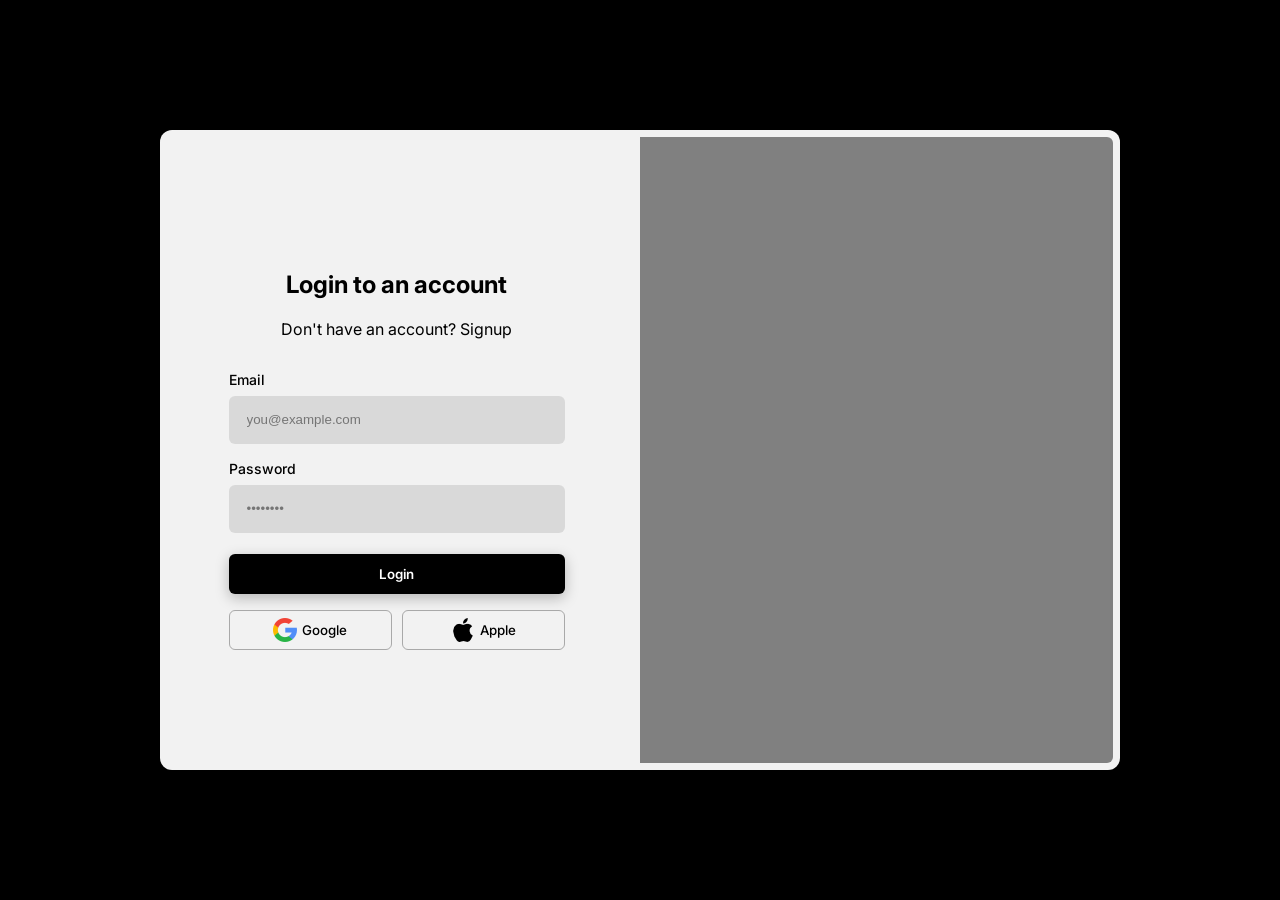
==== login.html @ 7d89c169 "feat(auth): Add login card with reused style from signup" ====
<!DOCTYPE html>

<html lang="en">

<head>

  <title>Inventorie</title>

  <link rel="preconnect" href="https://fonts.googleapis.com">
  <link rel="preconnect" href="https://fonts.gstatic.com" crossorigin>
  <link
    href="https://fonts.googleapis.com/css2?family=Inter:ital,opsz,wght@0,14..32,100..900;1,14..32,100..900&display=swap"
    rel="stylesheet">

  <link rel="stylesheet" href="css/style.css">

</head>

<body>
  <div class="auth-container">

    <div class="auth-card">

      <form class="auth-form" action="login.html" method="POST">

        <div class="form-header">

          <h2 class="create-account-text">Login to an account</h2>
          <p class="login-prompt">
            Don't have an account? <a>Signup</a>
          </p>
        </div>

        <div class="form-group">
          <label for="email">Email</label>
          <input type="email" id="email" name="email" placeholder="you@example.com" required autocomplete="email">
        </div>

        <div class="form-group">
          <label for="password">Password</label>
          <input type="password" id="password" placeholder="••••••••" required minlength="8"
            autocomplete="new-password">
        </div>

        <button type="submit" class="submit-button">Login</button>

        <div class="social-login">
          <button class="google-btn"> <img src="icons/search.png" alt="logo"> Google</button>
          <button class="apple-btn"> <img src="icons/apple-logo.png" alt="logo"> Apple</button>
        </div>

      </form>

      <div class="auth-banner login-banner">

      </div>
    </div>

  </div>

</body>

</html>
---- css/style.css ----
body {
  margin: 0;
  background-color: black;
}

header {
  background-color: transparent;
  padding: 0 1rem;
}

.logo {
  text-decoration: none;
  font-family: "Inter", sans-serif;
  font-weight: 600;
  font-size: 1.5rem;
  color: white;
}

.search-button {
  background: transparent;
  border: none;
  padding: 0;
  cursor: pointer;

  display: flex;
  align-items: center;
  justify-content: center;

  padding: 0.75rem 0.75rem;
}

.navbar {
  display: flex;
  justify-content: space-between;
  align-items: center;

  box-shadow: 0 4px 10px rgba(0, 0, 0, 0.15);
  height: 50px;
  padding: 1.5rem 4rem;
}

.search-button img {
  width: 1rem;
  height: 1rem;
}

.sign-up-button {
  font-family: "Inter", sans-serif;
  font-weight: 600;

  width: 90px;
  height: 35px;

  cursor: pointer;
  outline: none;
  border: none;
  background: none;
  border-radius: 10px;

  display: inline-block;

  background-color: white;
  color: black;

  transition: transform 0.2s ease, box-shadow 0.2s ease;
}

.sign-up-button:hover {
  background-color: black;
  color: white;
  border: 2px solid white;

  box-shadow: 0 4px 12px rgba(255, 255, 255, 0.50);

  transform: translateY(-3px);
}

.sign-up-button:active {
  transform: translateY(0);
}

.login-button {
  font-family: "Inter", sans-serif;

  font-weight: 600;

  width: 90px;
  height: 35px;

  cursor: pointer;
  outline: none;
  border: 2px solid white;
  background: none;
  border-radius: 10px;

  display: inline-block;

  background-color: transparent;
  color: white;

  transition: transform 0.2s ease, box-shadow 0.2s ease;
}

.login-button:hover {
  background-color: white;
  color: black;

  box-shadow: 0 4px 12px rgba(255, 255, 255, 0.50);

  transform: translateY(-3px);
}

.login-button:active {
  transform: translateY(0);
}

.signup-login-btn {
  display: flex;
  align-items: center;
  justify-content: center;
  gap: 1.5rem;
}

.main-text {
  color: white;

  font-family: "Inter", sans-serif;
  font-size: 40px;
  font-weight: 400;
  text-align: center;
  max-width: 500px;
}

.subtitle-text {
  color: white;

  font-family: "Inter", sans-serif;
  font-weight: 300;
  text-align: center;
  max-width: 800px;
}

.landing-texts {
  display: flex;
  align-items: center;
  justify-content: center;
  flex-direction: column;
  gap: 0.2rem;
}

.auth-card {
  background-color: rgba(255, 255, 255, 0.95);

  width: 60rem;
  height: 40rem;

  border-radius: 12px;
  display: flex;
  flex-direction: row;
  overflow: hidden;

  transition: transform 0.4s ease-out, box-shadow 0.2s ease, background-color 0.5s ease-in;
}

.auth-card:hover {
  background-color: white;

  transform: translateY(-3px);
  box-shadow: 0 0 20px rgba(255, 255, 255, 0.30);
}

.auth-container {
  display: flex;
  align-items: center;
  justify-content: center;

  min-height: 100vh;
}

.form-header {
  text-align: center;
}

.auth-banner {
  flex: 1;
  background-color: gray;
  margin: 7px;
}

.signup-banner {
  border-radius: 6px 0 0 6px;
}

.login-banner {
  border-radius: 0 6px 6px 0;
}

.auth-form {
  font-family: "Inter", sans-serif;

  flex: 1;

  display: flex;
  align-items: center;
  justify-content: center;
  flex-direction: column;
  gap: 1rem;
}

.signup-form input {
  width: 100%;
}

.form-group {
  display: flex;
  flex-direction: column;
  gap: 0.5rem;
}

.form-group label {
  font-family: "Inter", sans-serif;
  font-size: 14px;
  font-weight: 500;
}

.form-group input {
  width: 300px;
  height: 20px;
  padding: 14px 18px;

  appearance: none;
  border: none;
  outline: none;

  background: rgba(0, 0, 0, 0.10);
  border-radius: 6px;

  transition: background 0.3s ease;
}

.form-group input:hover {
  background: rgba(0, 0, 0, 0.20);
}

.form-group input:active {
  background: rgba(0, 0, 0, 0.10);
}

.submit-button {
  width: 336px;
  height: 40px;
  margin-top: 5px;

  border: none;
  appearance: none;
  outline: none;

  background: black;
  color: white;
  border-radius: 6px;
  cursor: pointer;
  box-shadow: 0 4px 14px rgba(0, 0, 0, 0.25);

  font-family: "Inter", sans-serif;
  font-weight: 600;

  transition: transform 0.3s ease, box-shadow 0.3s ease;
}

.submit-button:hover {
  transform: translateY(-3px);
  box-shadow: 0 4px 14px rgba(0, 0, 0, 0.45);
}

.submit-button:active {
  transform: translateY(0);
  box-shadow: 0 4px 14px rgba(0, 0, 0, 0.25);
}

.social-login {
  display: flex;
  width: 336px;
  align-items: center;
  justify-content: center;
  gap: 10px;
}

.social-login button {
  flex: 1;

  height: 40px;
  padding: 5px 0;

  border: none;
  outline: none;
  appearance: none;

  background: transparent;
  border: 1px solid rgba(0, 0, 0, 0.30);
  border-radius: 6px;

  display: flex;
  align-items: center;
  justify-content: center;
  gap: 5px;
  cursor: pointer;

  font-family: "Inter", sans-serif;
  font-weight: 500;

  transition: transform 0.3s ease, box-shadow 0.3s ease;
}

.social-login button:hover {
  transform: translateY(-2px);
  box-shadow: 0 4px 14px rgba(0, 0, 0, 0.15);
}

.social-login button:active {
  transform: translateY(0);
  box-shadow: none;
}
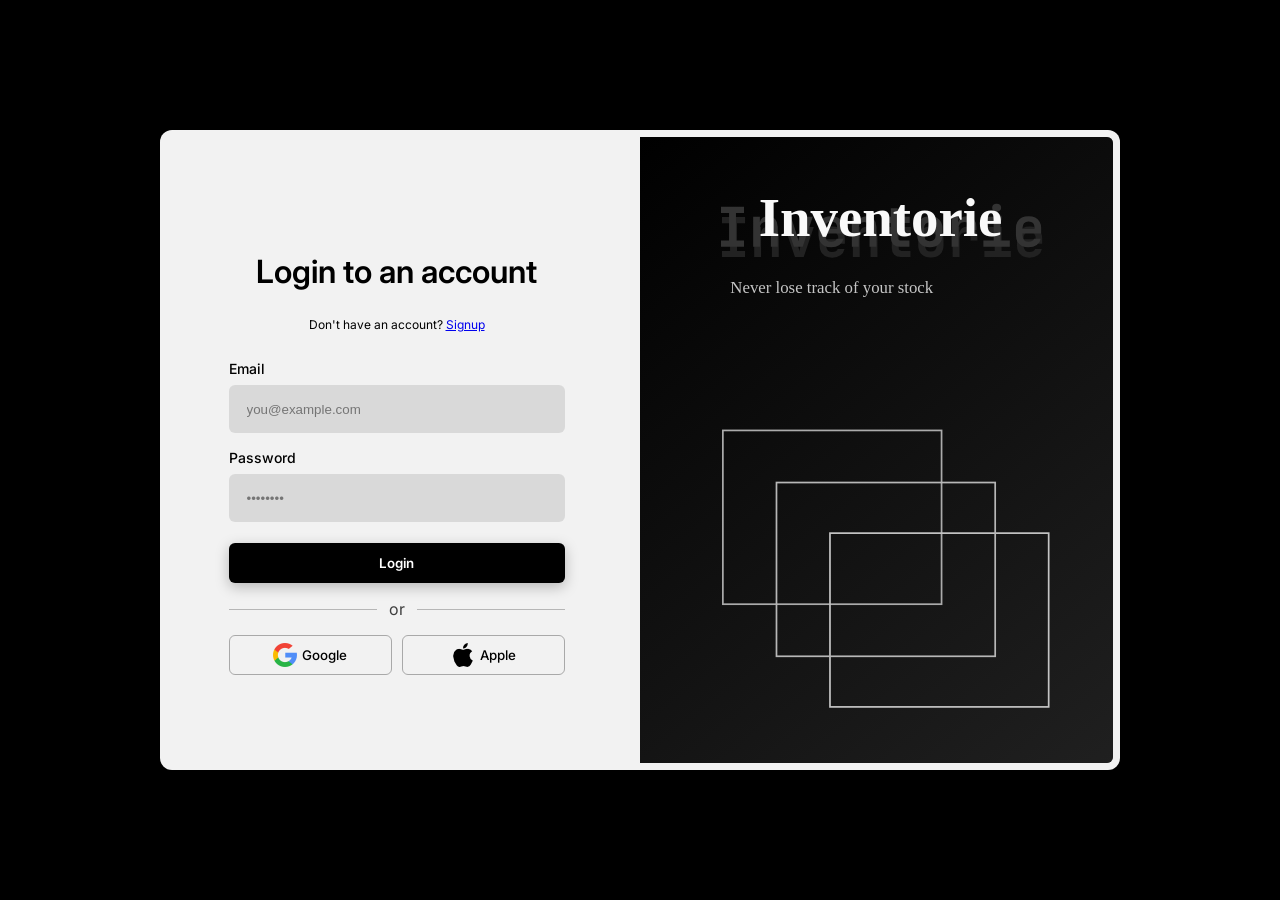
==== commit 742742ab: "style(ui): add auth banner to both signup and login screens" ====
--- a/login.html
+++ b/login.html
@@ -25,9 +25,9 @@
 
         <div class="form-header">
 
-          <h2 class="create-account-text">Login to an account</h2>
-          <p class="login-prompt">
-            Don't have an account? <a>Signup</a>
+          <h2 class="auth-text">Login to an account</h2>
+          <p class="auth-prompt">
+            Don't have an account? <a href="signup.html">Signup</a>
           </p>
         </div>
 
@@ -44,6 +44,8 @@
 
         <button type="submit" class="submit-button">Login</button>
 
+        <div class="divider">or</div>
+
         <div class="social-login">
           <button class="google-btn"> <img src="icons/search.png" alt="logo"> Google</button>
           <button class="apple-btn"> <img src="icons/apple-logo.png" alt="logo"> Apple</button>
@@ -52,7 +54,7 @@
       </form>
 
       <div class="auth-banner login-banner">
-
+        <img src="icons/auth-banner.svg" alt="banner">
       </div>
     </div>
 
--- a/css/style.css
+++ b/css/style.css
@@ -185,6 +185,14 @@
   flex: 1;
   background-color: gray;
   margin: 7px;
+  overflow: hidden;
+}
+
+.auth-banner img {
+  width: 100%;
+  height: 100%;
+  object-fit: cover;
+  display: block;
 }
 
 .signup-banner {
@@ -246,6 +254,16 @@
   background: rgba(0, 0, 0, 0.10);
 }
 
+.auth-text {
+  font-weight: 600;
+  font-size: 32px;
+}
+
+.auth-prompt {
+  font-weight: 400;
+  font-size: 12px;
+}
+
 .submit-button {
   width: 336px;
   height: 40px;
@@ -277,6 +295,30 @@
   box-shadow: 0 4px 14px rgba(0, 0, 0, 0.25);
 }
 
+.divider {
+  display: flex;
+  align-items: center;
+  text-align: center;
+
+  width: 336px;
+  color: rgba(0, 0, 0, 0.75);
+}
+
+.divider::before,
+.divider::after {
+  content: "";
+  flex: 1;
+  border-bottom: 1px solid rgba(0, 0, 0, 0.25);
+}
+
+.divider.divider::before {
+  margin-right: 0.75rem;
+}
+
+.divider::after {
+  margin-left: 0.75rem;
+}
+
 .social-login {
   display: flex;
   width: 336px;
